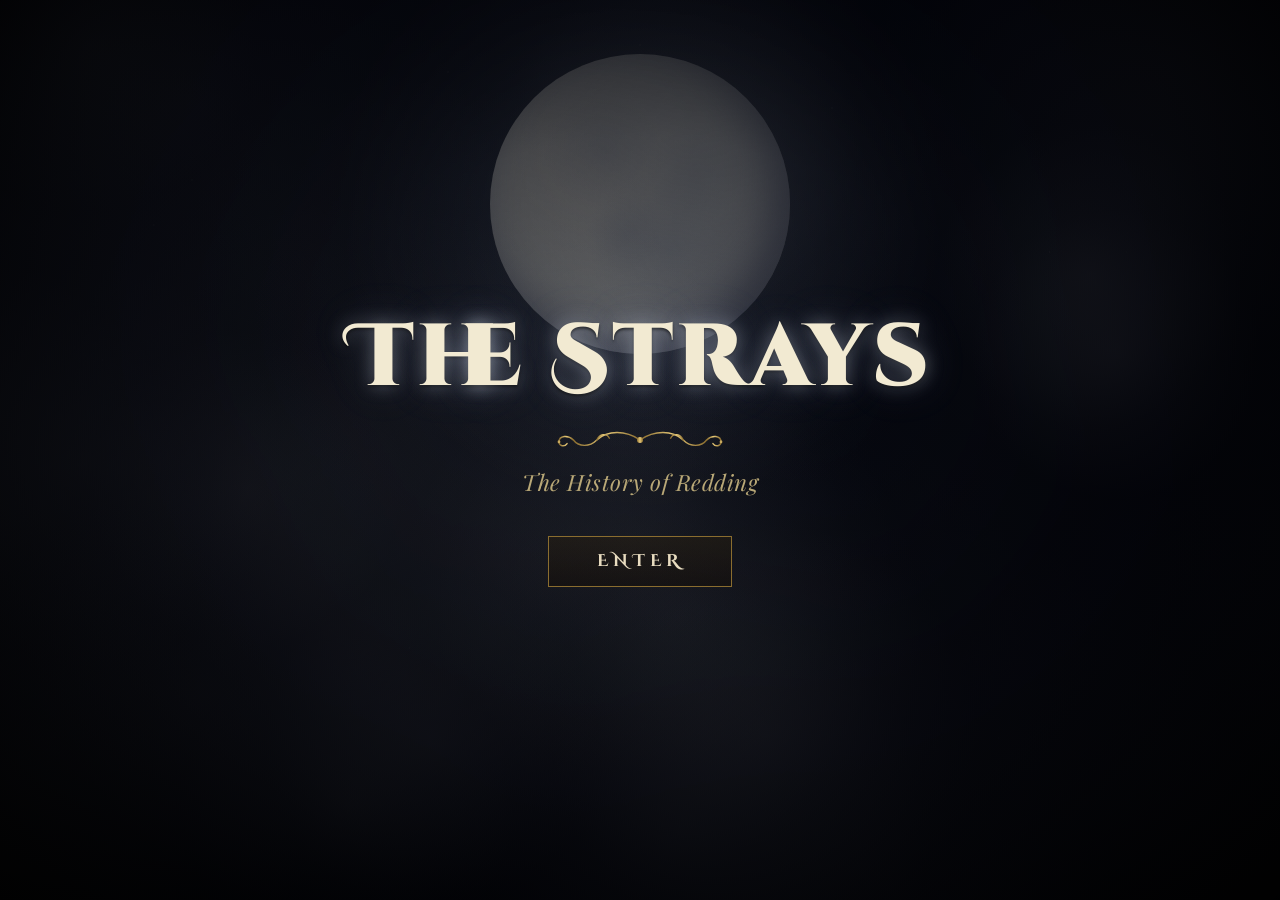
==== index.html @ ac5c0793 "Add real howl/ambience audio, bigger book, darker theme, drop nav - Landing title trimmed to 'The St" ====
<!DOCTYPE html>
<html lang="en">
<head>
  <meta charset="UTF-8" />
  <meta name="viewport" content="width=device-width, initial-scale=1.0" />
  <title>The Strays</title>
  <link rel="preconnect" href="https://fonts.googleapis.com" />
  <link rel="preconnect" href="https://fonts.gstatic.com" crossorigin />
  <link href="https://fonts.googleapis.com/css2?family=Cinzel+Decorative:wght@700;900&family=Cormorant+Garamond:ital,wght@0,400;0,600;1,400&family=IM+Fell+English:ital@0;1&family=Playfair+Display:ital,wght@0,500;1,500&display=swap" rel="stylesheet" />
  <link rel="stylesheet" href="styles.css" />
</head>
<body>
  <!-- Night sky + moon behind everything -->
  <div class="night-sky"></div>
  <div class="moon" aria-hidden="true">
    <div class="moon-glow"></div>
    <div class="moon-face"></div>
  </div>

  <!-- Ambient overlays -->
  <div class="vignette"></div>
  <div class="dust"></div>

  <!-- Fog blows through the whole page -->
  <canvas id="fog" aria-hidden="true"></canvas>

  <!-- Enter gate -->
  <div id="gate" class="gate">
    <div class="gate-inner">
      <h1 class="gate-title">The Strays</h1>
      <svg class="flourish flourish-divider" viewBox="0 0 240 40" aria-hidden="true">
        <use href="#filigree" />
      </svg>
      <p class="gate-sub">The History of Redding</p>
      <button id="enterBtn" class="enter-btn" type="button">Enter</button>
    </div>
  </div>

  <!-- The book -->
  <div class="stage" id="stage">
    <div class="book" id="book">
      <!-- Left page of the spread (revealed when open) -->
      <div class="left-page">
        <div class="page-sheet">
          <div class="left-decor">
            <div class="sigil">&#9790;</div>
            <div class="left-lines">
              <span></span><span></span><span></span><span></span>
              <span></span><span></span><span></span><span></span>
            </div>
          </div>
        </div>
      </div>

      <!-- Right page: the passage is revealed here -->
      <div class="right-page">
        <div class="page-sheet">
          <div class="page-content">
            <p class="incantation" id="incantation"></p>
            <p class="whisper">&mdash; from the diaries of the pack</p>
          </div>
        </div>
      </div>

      <!-- Turning pages (flip away to reveal the right page) -->
      <div class="page page-2"><div class="page-face front"></div><div class="page-face back"></div></div>
      <div class="page page-1"><div class="page-face front"></div><div class="page-face back"></div></div>

      <!-- Front cover -->
      <div class="cover" id="cover">
        <div class="cover-face cover-front">
          <img class="cover-img" src="assets/cover.jpg" alt="The Strays — an old leather book bearing a snarling werewolf" />
          <div class="cover-sheen"></div>
        </div>
        <div class="cover-face cover-back"></div>
      </div>
    </div>
  </div>

  <!-- Reusable Victorian filigree flourish -->
  <svg width="0" height="0" style="position:absolute" aria-hidden="true">
    <defs>
      <linearGradient id="goldGrad" x1="0" y1="0" x2="1" y2="0">
        <stop offset="0%" stop-color="#8a6d2f" />
        <stop offset="50%" stop-color="#e6c877" />
        <stop offset="100%" stop-color="#8a6d2f" />
      </linearGradient>
      <g id="filigree" fill="none" stroke="url(#goldGrad)" stroke-width="1.6" stroke-linecap="round">
        <path d="M120 20 C 104 9, 84 9, 72 20 C 64 28, 52 28, 46 20" />
        <path d="M120 20 C 136 9, 156 9, 168 20 C 176 28, 188 28, 194 20" />
        <path d="M46 20 C 40 14, 30 15, 30 22 C 30 27, 36 28, 39 24" />
        <path d="M194 20 C 200 14, 210 15, 210 22 C 210 27, 204 28, 201 24" />
        <path d="M72 20 c 3 -7 11 -8 14 -2" />
        <path d="M168 20 c -3 -7 -11 -8 -14 -2" />
        <circle cx="120" cy="20" r="3.4" fill="url(#goldGrad)" stroke="none" />
        <path d="M113 20 h14" stroke-width="1" />
        <circle cx="30" cy="22" r="1.7" fill="url(#goldGrad)" stroke="none" />
        <circle cx="210" cy="22" r="1.7" fill="url(#goldGrad)" stroke="none" />
      </g>
    </defs>
  </svg>

  <script src="script.js"></script>
</body>
</html>
---- styles.css ----
/* ===========================================================
   The Strays — a Victorian werewolf chronicle
   =========================================================== */

* { margin: 0; padding: 0; box-sizing: border-box; }

:root {
  --gold: #c8a95a;
  --gold-bright: #e6c877;
  --gold-deep: #8a6d2f;
  --cream: #e8dcc0;
  --ink: #d8c9a0;
  --night-1: #0c1226;
  --night-2: #060810;
  --parchment: #e9dcbe;
  --parchment-dark: #c3b085;
  --leather: #241a12;
  --leather-dark: #100a06;
}

html, body {
  height: 100%;
  width: 100%;
  overflow: hidden;
  background: var(--night-2);
  font-family: 'Cormorant Garamond', 'IM Fell English', Georgia, serif;
  color: var(--ink);
  cursor: default;
}

/* ---------- Night sky & moon ---------- */
.night-sky {
  position: fixed; inset: 0; z-index: 1;
  background:
    radial-gradient(ellipse at 50% 20%, #0c1424 0%, #070b16 30%, #03050c 60%, #010103 100%);
}
.night-sky::after { /* faint stars */
  content: ""; position: absolute; inset: 0;
  background-image:
    radial-gradient(1px 1px at 15% 20%, rgba(255,255,255,0.7), transparent),
    radial-gradient(1px 1px at 65% 12%, rgba(255,255,255,0.5), transparent),
    radial-gradient(1px 1px at 82% 28%, rgba(255,255,255,0.6), transparent),
    radial-gradient(1px 1px at 35% 8%, rgba(255,255,255,0.45), transparent),
    radial-gradient(1px 1px at 90% 15%, rgba(255,255,255,0.5), transparent),
    radial-gradient(1px 1px at 8% 40%, rgba(255,255,255,0.4), transparent),
    radial-gradient(1px 1px at 50% 5%, rgba(255,255,255,0.5), transparent);
  opacity: 0.5;
  animation: twinkle 6s ease-in-out infinite;
}
@keyframes twinkle { 0%,100% { opacity: 0.35; } 50% { opacity: 0.65; } }

.moon {
  position: fixed; z-index: 2;
  top: 6vh; left: 50%;
  width: min(30vw, 300px); height: min(30vw, 300px);
  transform: translateX(-50%);
  border-radius: 50%;
}
.moon-glow {
  position: absolute; inset: -55%;
  border-radius: 50%;
  background: radial-gradient(circle, rgba(230,235,245,0.35) 0%, rgba(200,215,240,0.14) 35%, transparent 68%);
  animation: moon-breathe 8s ease-in-out infinite;
}
@keyframes moon-breathe {
  0%,100% { opacity: 0.75; transform: scale(1); }
  50% { opacity: 1; transform: scale(1.06); }
}
.moon-face {
  position: absolute; inset: 0;
  border-radius: 50%;
  background:
    radial-gradient(circle at 60% 65%, rgba(150,160,180,0.35), transparent 30%),
    radial-gradient(circle at 38% 32%, rgba(150,160,180,0.30), transparent 22%),
    radial-gradient(circle at 68% 40%, rgba(150,160,180,0.22), transparent 18%),
    radial-gradient(circle at 45% 60%, rgba(150,160,180,0.25), transparent 16%),
    radial-gradient(circle at 35% 38%, #f4f1e6 0%, #dfe1dc 45%, #b9bcc2 78%, #9a9ea8 100%);
  box-shadow:
    inset -14px -14px 40px rgba(40,50,80,0.55),
    inset 8px 8px 30px rgba(255,255,255,0.35);
}

/* ---------- Ambient overlays ---------- */
.vignette {
  position: fixed; inset: 0; pointer-events: none; z-index: 40;
  background: radial-gradient(ellipse at 50% 45%, transparent 38%, rgba(2,3,8,0.65) 78%, rgba(0,0,0,0.98) 100%);
}
.dust {
  position: fixed; inset: 0; pointer-events: none; z-index: 6;
  background-image:
    radial-gradient(1.5px 1.5px at 12% 25%, rgba(220,225,235,0.5), transparent),
    radial-gradient(1px 1px at 32% 72%, rgba(220,225,235,0.35), transparent),
    radial-gradient(1.5px 1.5px at 58% 42%, rgba(220,225,235,0.3), transparent),
    radial-gradient(1px 1px at 78% 82%, rgba(220,225,235,0.4), transparent),
    radial-gradient(1px 1px at 88% 28%, rgba(220,225,235,0.35), transparent);
  animation: float-dust 26s linear infinite;
  opacity: 0.5;
}
@keyframes float-dust { from { transform: translateY(0); } to { transform: translateY(-45px); } }

/* Fog canvas drifts over the entire scene */
#fog {
  position: fixed; inset: 0; z-index: 44;
  pointer-events: none;
}

/* ---------- Decorative flourishes ---------- */
.flourish { overflow: visible; }
.flourish path, .flourish circle { filter: drop-shadow(0 0 3px rgba(200,169,90,0.35)); }

/* ---------- Enter gate ---------- */
.gate {
  position: fixed; inset: 0; z-index: 50;
  display: flex; align-items: center; justify-content: center;
  background: radial-gradient(ellipse at 50% 40%, rgba(3,4,10,0.55) 0%, rgba(2,3,8,0.85) 60%, rgba(0,0,0,0.97) 100%);
  transition: opacity 1.6s ease, visibility 1.6s ease;
}
.gate.hidden { opacity: 0; visibility: hidden; pointer-events: none; }
.gate-inner { text-align: center; padding: 2rem; }

.gate-crest {
  font-family: 'Cinzel Decorative', serif;
  font-size: clamp(0.7rem, 1.6vw, 0.9rem);
  letter-spacing: 6px;
  color: var(--gold);
  opacity: 0.85;
  margin-bottom: 0.8rem;
}
.gate-title {
  font-family: 'Cinzel Decorative', 'Playfair Display', serif;
  font-weight: 900;
  font-size: clamp(2.4rem, 8vw, 5.5rem);
  color: #f2ead2;
  letter-spacing: 3px;
  line-height: 1.05;
  text-shadow:
    0 0 18px rgba(220,230,245,0.35),
    0 0 44px rgba(180,200,235,0.22),
    0 2px 3px rgba(0,0,0,0.8);
  animation: moon-title 7s ease-in-out infinite;
}
@keyframes moon-title {
  0%,100% { text-shadow: 0 0 18px rgba(220,230,245,0.35), 0 0 44px rgba(180,200,235,0.22), 0 2px 3px rgba(0,0,0,0.8); }
  50%     { text-shadow: 0 0 26px rgba(235,240,255,0.5), 0 0 66px rgba(190,210,245,0.35), 0 2px 3px rgba(0,0,0,0.8); }
}
.flourish-divider {
  width: min(70vw, 260px); height: 36px; margin: 1rem auto 0.4rem;
  display: block;
}
.gate-sub {
  margin: 0.6rem 0 2.4rem;
  font-family: 'Playfair Display', serif;
  font-style: italic;
  font-size: clamp(1rem, 2.4vw, 1.4rem);
  color: #b9a877;
  letter-spacing: 0.5px;
}
.enter-btn {
  font-family: 'Cinzel Decorative', serif;
  font-weight: 700;
  font-size: clamp(0.85rem, 1.8vw, 1.05rem);
  letter-spacing: 5px;
  text-transform: uppercase;
  color: var(--cream);
  background: linear-gradient(180deg, rgba(40,30,16,0.5), rgba(20,14,8,0.5));
  border: 1px solid var(--gold-deep);
  padding: 0.85rem 3rem;
  cursor: pointer;
  transition: all 0.45s ease;
  position: relative;
}
.enter-btn:hover {
  color: #fff;
  border-color: var(--gold-bright);
  box-shadow: 0 0 22px rgba(200,169,90,0.45), inset 0 0 22px rgba(200,169,90,0.18);
  letter-spacing: 7px;
}
.gate-warn {
  margin-top: 2.4rem;
  font-style: italic;
  font-size: 0.9rem;
  color: #7d6f4e;
  animation: warn-fade 7s ease-in-out infinite;
}
@keyframes warn-fade { 0%,100% { opacity: 0.35; } 50% { opacity: 0.8; } }

/* ---------- Stage & book ---------- */
.stage {
  position: fixed; inset: 0; z-index: 10;
  display: flex; align-items: center; justify-content: center;
  perspective: 2600px;
  opacity: 0;
  transition: opacity 1.4s ease 0.4s;
}
.stage.revealed { opacity: 1; }

.book {
  position: relative;
  width: min(42vw, 430px);
  height: min(68vh, 680px);
  transform-style: preserve-3d;
  transform: rotateX(8deg) scale(0.8);
  transition: transform 1.8s cubic-bezier(.2,.7,.2,1);
  filter: drop-shadow(0 46px 60px rgba(0,0,0,0.9));
}
/* larger, and it stays large once open */
.book.open { transform: translateX(50%) rotateX(6deg) scale(1.16); }
@media (max-width: 900px) {
  .book.open { transform: translateX(50%) rotateX(6deg) scale(1.0); }
}
@media (max-width: 720px) {
  .book { width: 66vw; height: 56vh; }
  .book.open { transform: translateX(50%) rotateX(4deg) scale(0.92); }
}

.cover, .page, .left-page, .right-page {
  position: absolute; inset: 0;
  transform-style: preserve-3d;
}

/* Aged paper sheet */
.page-sheet {
  position: absolute; inset: 0;
  overflow: hidden;
  background:
    radial-gradient(ellipse at 50% 40%, rgba(255,250,235,0.35), transparent 70%),
    linear-gradient(135deg, #e9dcbe 0%, #d8c8a0 55%, #c3b085 100%);
}
.page-sheet::before {
  content: ""; position: absolute; inset: 0;
  background:
    radial-gradient(circle at 22% 18%, rgba(120,85,35,0.26), transparent 22%),
    radial-gradient(circle at 78% 82%, rgba(90,60,25,0.3), transparent 26%),
    radial-gradient(circle at 12% 78%, rgba(80,60,25,0.16), transparent 18%),
    radial-gradient(circle at 88% 30%, rgba(120,90,40,0.22), transparent 20%);
  mix-blend-mode: multiply; pointer-events: none;
}
.page-sheet::after {
  content: ""; position: absolute; inset: 0;
  background: repeating-linear-gradient(90deg, rgba(90,60,25,0.05) 0 1px, transparent 1px 3px);
  opacity: 0.5; pointer-events: none;
}

/* Left page */
.left-page {
  transform-origin: right center;
  transform: translateX(-100%);
  border-radius: 4px 1px 1px 4px;
  overflow: hidden;
  box-shadow: inset -22px 0 32px rgba(60,40,15,0.35);
}
.left-decor {
  position: absolute; inset: 0;
  display: flex; flex-direction: column; align-items: center; justify-content: center;
  gap: 8%;
}
.sigil {
  font-size: clamp(2.4rem, 9vw, 5rem);
  color: rgba(120,95,40,0.6);
  text-shadow: 0 0 14px rgba(200,169,90,0.35);
  animation: sigil-pulse 6s ease-in-out infinite;
}
@keyframes sigil-pulse {
  0%,100% { opacity: 0.6; transform: scale(1) rotate(0deg); }
  50% { opacity: 0.9; transform: scale(1.05) rotate(-4deg); }
}
.left-lines { width: 62%; display: flex; flex-direction: column; gap: 10px; }
.left-lines span { height: 2px; background: linear-gradient(90deg, rgba(70,50,20,0.4), rgba(70,50,20,0.05)); }
.left-lines span:nth-child(4n) { width: 70%; }
.left-lines span:nth-child(3n) { width: 88%; }

/* Right page (the passage) */
.right-page {
  border-radius: 1px 4px 4px 1px;
  overflow: hidden;
  box-shadow: inset 20px 0 34px rgba(60,40,15,0.35);
  z-index: 1;
}
.page-content {
  position: absolute; inset: 0;
  padding: 13% 11%;
  display: flex; flex-direction: column; justify-content: center;
  color: #2c1c0a;
}
.incantation {
  font-family: 'IM Fell English', 'Cormorant Garamond', serif;
  font-size: clamp(0.84rem, 1.75vw, 1.2rem);
  line-height: 1.95;
  font-style: italic;
  min-height: 1em;
  white-space: pre-wrap;
  text-shadow: 0 1px 0 rgba(255,248,225,0.4);
}
.incantation::after {
  content: "❦";
  margin-left: 2px;
  animation: caret 1.1s steps(1) infinite;
  color: var(--gold-deep);
}
.incantation.done::after { content: ""; }
@keyframes caret { 50% { opacity: 0; } }
.whisper {
  margin-top: 2rem;
  font-family: 'Playfair Display', serif;
  font-style: italic;
  font-size: 0.9rem;
  text-align: right;
  color: #7a531f;
  opacity: 0;
  transition: opacity 2s ease;
}
.whisper.show { opacity: 0.9; }

/* Turning pages */
.page {
  transform-origin: left center;
  transform: rotateY(0deg);
  border-radius: 1px 4px 4px 1px;
  transition: transform 1.6s ease;
}
.page-face {
  position: absolute; inset: 0;
  border-radius: 1px 4px 4px 1px;
  backface-visibility: hidden;
  overflow: hidden;
  background:
    radial-gradient(ellipse at 12% 50%, rgba(0,0,0,0.2), transparent 55%),
    linear-gradient(135deg, #e5d6b6 0%, #cbb98f 100%);
  box-shadow: inset 16px 0 26px rgba(60,40,15,0.28);
}
.page-face.back { transform: rotateY(180deg); }
.page-1 { z-index: 3; }
.page-2 { z-index: 2; }
.book.open .page-1 { transform: rotateY(-174deg); transition-delay: 0.55s; }
.book.open .page-2 { transform: rotateY(-171deg); transition-delay: 0.4s; }

/* Front cover */
.cover {
  transform-origin: left center;
  transform: rotateY(0deg);
  transition: transform 1.9s cubic-bezier(.4,.1,.2,1);
  z-index: 20;
  border-radius: 2px 8px 8px 2px;
}
.book.open .cover { transform: rotateY(-179deg); }
.cover-face {
  position: absolute; inset: 0;
  backface-visibility: hidden;
  border-radius: 2px 8px 8px 2px;
}
.cover-front {
  overflow: hidden;
  background: #0e0805;
  box-shadow: inset 0 0 40px rgba(0,0,0,0.55);
}
.cover-img {
  position: absolute; inset: 0;
  width: 100%; height: 100%;
  object-fit: cover;
  object-position: center;
  border-radius: inherit;
  display: block;
}
/* moving gilt sheen sweeping across the leather */
.cover-sheen {
  position: absolute; inset: 0;
  border-radius: inherit;
  background: linear-gradient(115deg, transparent 30%, rgba(230,200,119,0.14) 47%, rgba(255,240,200,0.22) 50%, rgba(230,200,119,0.14) 53%, transparent 70%);
  background-size: 260% 100%;
  background-position: 130% 0;
  animation: sheen 9s ease-in-out infinite;
  pointer-events: none;
  mix-blend-mode: screen;
}
@keyframes sheen {
  0%, 62% { background-position: 130% 0; }
  85%, 100% { background-position: -30% 0; }
}
.cover-back {
  transform: rotateY(180deg);
  background:
    repeating-linear-gradient(85deg, rgba(0,0,0,0.05) 0 3px, transparent 3px 7px),
    linear-gradient(135deg, #26190d 0%, #100904 100%);
  box-shadow: inset 0 0 60px rgba(0,0,0,0.8);
}

/* entry shake */
.shake { animation: shake 0.6s ease; }
@keyframes shake {
  0%,100% { transform: translate(0,0); }
  20% { transform: translate(-3px, 2px); }
  40% { transform: translate(3px, -2px); }
  60% { transform: translate(-2px, -3px); }
  80% { transform: translate(2px, 3px); }
}

@media (prefers-reduced-motion: reduce) {
  * { animation: none !important; }
}
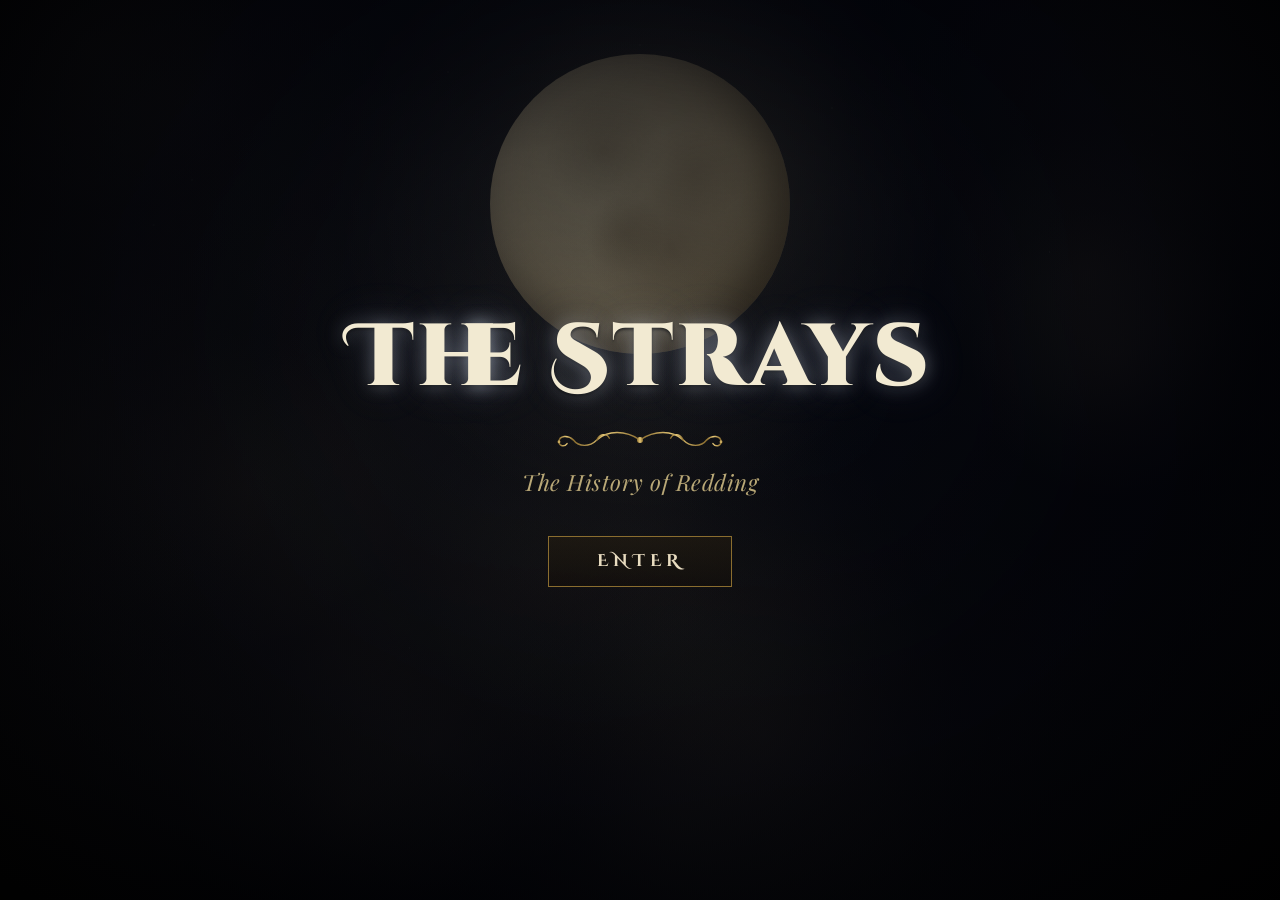
==== commit 6e3a77f6: "Add moon favicon, warm sepia fog/moon, keep fog off the book - Add a warm sepia moon favicon (+32px " ====
--- a/index.html
+++ b/index.html
@@ -4,6 +4,9 @@
   <meta charset="UTF-8" />
   <meta name="viewport" content="width=device-width, initial-scale=1.0" />
   <title>The Strays</title>
+  <link rel="icon" type="image/png" sizes="64x64" href="assets/favicon.png" />
+  <link rel="icon" type="image/png" sizes="32x32" href="assets/favicon-32.png" />
+  <link rel="apple-touch-icon" href="assets/apple-touch-icon.png" />
   <link rel="preconnect" href="https://fonts.googleapis.com" />
   <link rel="preconnect" href="https://fonts.gstatic.com" crossorigin />
   <link href="https://fonts.googleapis.com/css2?family=Cinzel+Decorative:wght@700;900&family=Cormorant+Garamond:ital,wght@0,400;0,600;1,400&family=IM+Fell+English:ital@0;1&family=Playfair+Display:ital,wght@0,500;1,500&display=swap" rel="stylesheet" />
--- a/styles.css
+++ b/styles.css
@@ -59,7 +59,7 @@
 .moon-glow {
   position: absolute; inset: -55%;
   border-radius: 50%;
-  background: radial-gradient(circle, rgba(230,235,245,0.35) 0%, rgba(200,215,240,0.14) 35%, transparent 68%);
+  background: radial-gradient(circle, rgba(232,216,168,0.32) 0%, rgba(200,178,120,0.13) 35%, transparent 68%);
   animation: moon-breathe 8s ease-in-out infinite;
 }
 @keyframes moon-breathe {
@@ -70,14 +70,14 @@
   position: absolute; inset: 0;
   border-radius: 50%;
   background:
-    radial-gradient(circle at 60% 65%, rgba(150,160,180,0.35), transparent 30%),
-    radial-gradient(circle at 38% 32%, rgba(150,160,180,0.30), transparent 22%),
-    radial-gradient(circle at 68% 40%, rgba(150,160,180,0.22), transparent 18%),
-    radial-gradient(circle at 45% 60%, rgba(150,160,180,0.25), transparent 16%),
-    radial-gradient(circle at 35% 38%, #f4f1e6 0%, #dfe1dc 45%, #b9bcc2 78%, #9a9ea8 100%);
+    radial-gradient(circle at 60% 65%, rgba(120,100,68,0.40), transparent 30%),
+    radial-gradient(circle at 38% 32%, rgba(120,100,68,0.34), transparent 22%),
+    radial-gradient(circle at 68% 40%, rgba(110,92,60,0.26), transparent 18%),
+    radial-gradient(circle at 45% 60%, rgba(120,100,68,0.28), transparent 16%),
+    radial-gradient(circle at 35% 38%, #ece0b8 0%, #dcca9e 45%, #b6a374 78%, #8f7d56 100%);
   box-shadow:
-    inset -14px -14px 40px rgba(40,50,80,0.55),
-    inset 8px 8px 30px rgba(255,255,255,0.35);
+    inset -14px -14px 42px rgba(45,32,14,0.6),
+    inset 8px 8px 30px rgba(255,246,220,0.3);
 }
 
 /* ---------- Ambient overlays ---------- */
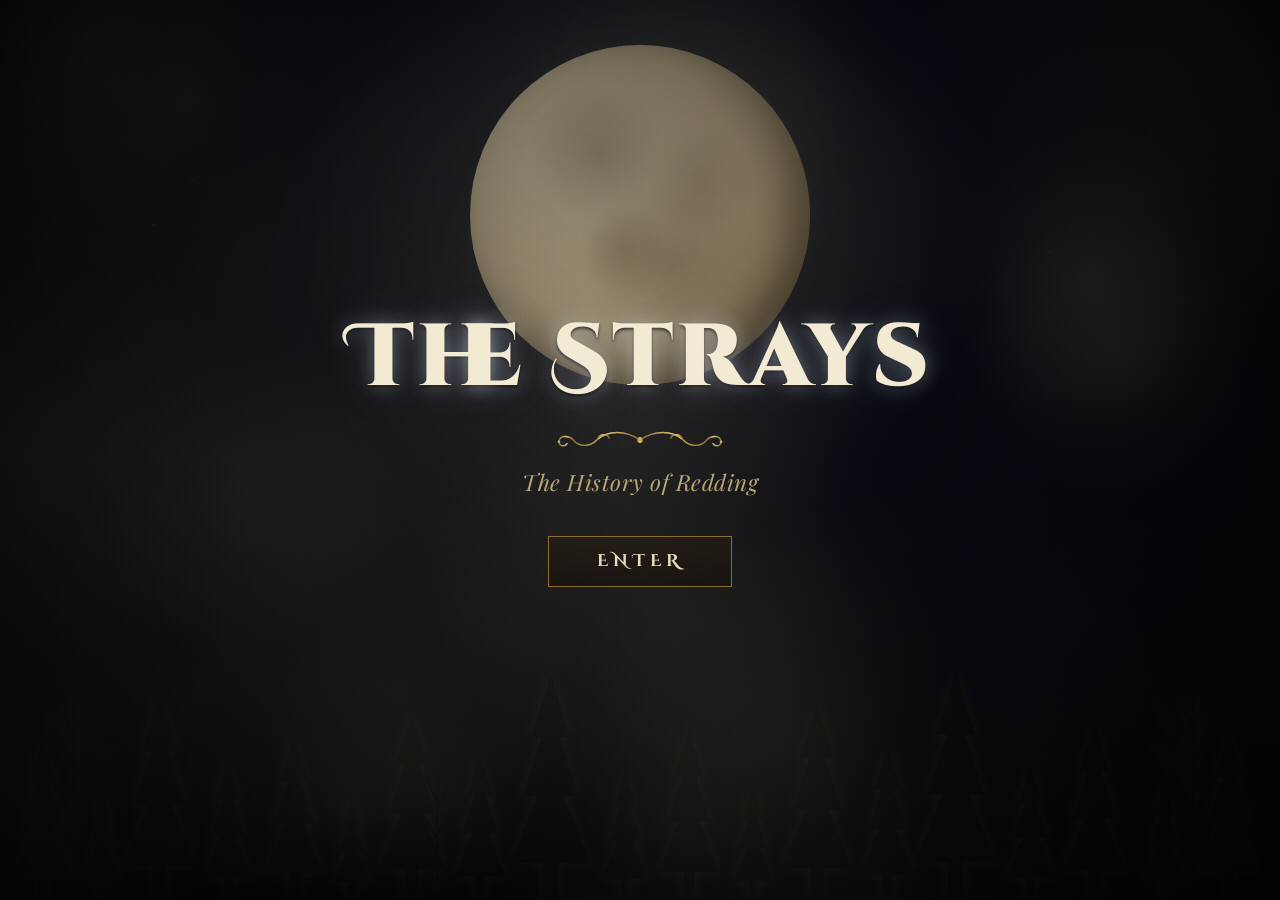
==== commit ee04da7e: "Add code-drawn forest treeline behind the moon (stand-in) Introduce a vector pine/dead-tree treeline" ====
--- a/index.html
+++ b/index.html
@@ -19,6 +19,56 @@
     <div class="moon-glow"></div>
     <div class="moon-face"></div>
   </div>
+
+  <!-- Forest treeline silhouetted against the moon -->
+  <svg class="treeline" viewBox="0 0 1200 300" preserveAspectRatio="none" aria-hidden="true">
+    <defs>
+      <path id="fir" d="M0,-122 L13,-88 L6,-88 L19,-56 L9,-56 L27,-20 L5,-20 L5,0 L-5,0 L-5,-20 L-27,-20 L-9,-56 L-19,-56 L-6,-88 L-13,-88 Z" />
+    </defs>
+    <g class="tree-fill">
+      <use href="#fir" transform="translate(40,300) scale(1.0)" />
+      <use href="#fir" transform="translate(96,300) scale(0.68)" />
+      <use href="#fir" transform="translate(150,300) scale(1.28)" />
+      <use href="#fir" transform="translate(214,300) scale(0.86)" />
+      <use href="#fir" transform="translate(276,300) scale(1.02)" />
+      <use href="#fir" transform="translate(330,300) scale(0.64)" />
+      <use href="#fir" transform="translate(386,300) scale(1.16)" />
+      <use href="#fir" transform="translate(450,300) scale(0.9)" />
+      <use href="#fir" transform="translate(516,300) scale(1.4)" />
+      <use href="#fir" transform="translate(586,300) scale(0.8)" />
+      <use href="#fir" transform="translate(646,300) scale(1.06)" />
+      <use href="#fir" transform="translate(706,300) scale(0.7)" />
+      <use href="#fir" transform="translate(766,300) scale(1.22)" />
+      <use href="#fir" transform="translate(832,300) scale(0.95)" />
+      <use href="#fir" transform="translate(896,300) scale(1.42)" />
+      <use href="#fir" transform="translate(966,300) scale(0.84)" />
+      <use href="#fir" transform="translate(1026,300) scale(1.1)" />
+      <use href="#fir" transform="translate(1092,300) scale(0.72)" />
+      <use href="#fir" transform="translate(1152,300) scale(1.05)" />
+    </g>
+    <g class="tree-stroke">
+      <g transform="translate(70,300) scale(0.95)">
+        <path d="M0,0 L0,-158" />
+        <path d="M0,-64 L-26,-102 M0,-72 L22,-104" />
+        <path d="M0,-104 L-18,-134 M0,-98 L24,-138" />
+        <path d="M0,-128 L-13,-152 M0,-132 L15,-158" />
+        <path d="M-26,-102 l-12,-18 M22,-104 l14,-16 M-18,-134 l-9,-14 M24,-138 l11,-12" />
+      </g>
+      <g transform="translate(1118,300) scale(1.05)">
+        <path d="M0,0 L0,-150" />
+        <path d="M0,-58 L24,-96 M0,-66 L-20,-98" />
+        <path d="M0,-96 L16,-126 M0,-90 L-22,-130" />
+        <path d="M0,-120 L12,-146 M0,-124 L-14,-150" />
+        <path d="M24,-96 l12,-16 M-20,-98 l-13,-15 M16,-126 l9,-13 M-22,-130 l-10,-12" />
+      </g>
+      <g transform="translate(410,300) scale(0.8)">
+        <path d="M0,0 L0,-132" />
+        <path d="M0,-56 L-20,-88 M0,-62 L18,-90" />
+        <path d="M0,-92 L-14,-118 M0,-86 L18,-120" />
+        <path d="M-20,-88 l-9,-13 M18,-90 l11,-12" />
+      </g>
+    </g>
+  </svg>
 
   <!-- Ambient overlays -->
   <div class="vignette"></div>
--- a/styles.css
+++ b/styles.css
@@ -51,11 +51,25 @@
 
 .moon {
   position: fixed; z-index: 2;
-  top: 6vh; left: 50%;
-  width: min(30vw, 300px); height: min(30vw, 300px);
+  top: 5vh; left: 50%;
+  width: min(34vw, 340px); height: min(34vw, 340px);
   transform: translateX(-50%);
   border-radius: 50%;
 }
+
+/* Forest treeline against the moon */
+.treeline {
+  position: fixed; left: 0; right: 0; bottom: 0; z-index: 4;
+  width: 100%; height: min(44vh, 440px);
+  pointer-events: none; display: block;
+}
+.treeline .tree-fill { fill: #070504; }
+.treeline .tree-stroke {
+  stroke: #070504; fill: none;
+  stroke-width: 3; stroke-linecap: round; stroke-linejoin: round;
+}
+/* the moon backlights the trees with a faint warm rim */
+.treeline { filter: drop-shadow(0 0 6px rgba(120,96,50,0.25)); }
 .moon-glow {
   position: absolute; inset: -55%;
   border-radius: 50%;
@@ -82,8 +96,8 @@
 
 /* ---------- Ambient overlays ---------- */
 .vignette {
-  position: fixed; inset: 0; pointer-events: none; z-index: 40;
-  background: radial-gradient(ellipse at 50% 45%, transparent 38%, rgba(2,3,8,0.65) 78%, rgba(0,0,0,0.98) 100%);
+  position: fixed; inset: 0; pointer-events: none; z-index: 3;
+  background: radial-gradient(ellipse at 50% 42%, transparent 42%, rgba(2,3,8,0.5) 80%, rgba(0,0,0,0.92) 100%);
 }
 .dust {
   position: fixed; inset: 0; pointer-events: none; z-index: 6;
@@ -112,7 +126,7 @@
 .gate {
   position: fixed; inset: 0; z-index: 50;
   display: flex; align-items: center; justify-content: center;
-  background: radial-gradient(ellipse at 50% 40%, rgba(3,4,10,0.55) 0%, rgba(2,3,8,0.85) 60%, rgba(0,0,0,0.97) 100%);
+  background: radial-gradient(ellipse at 50% 38%, rgba(4,5,12,0.28) 0%, rgba(2,3,8,0.55) 58%, rgba(0,0,0,0.8) 100%);
   transition: opacity 1.6s ease, visibility 1.6s ease;
 }
 .gate.hidden { opacity: 0; visibility: hidden; pointer-events: none; }
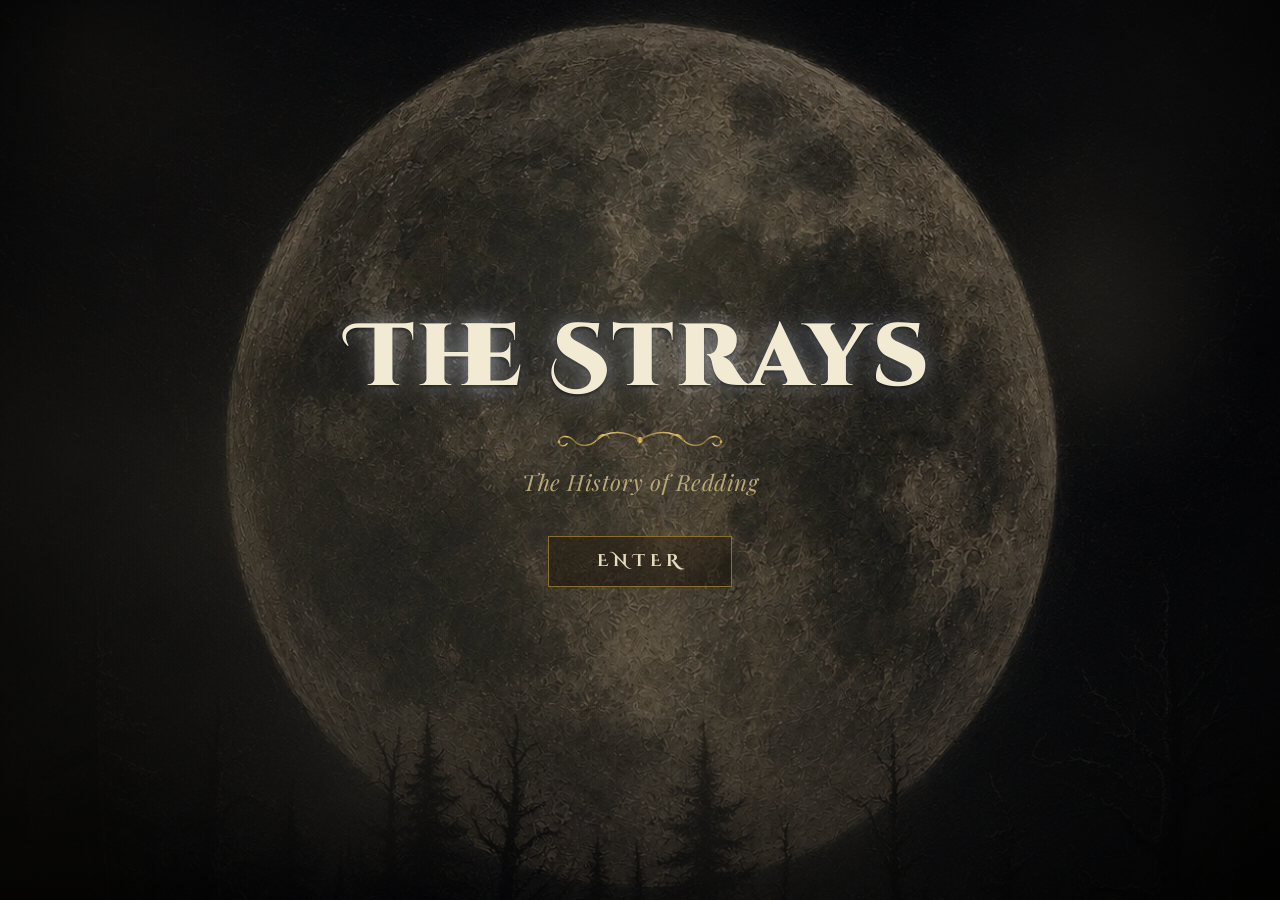
==== commit 29cc788a: "Use the real moon-over-forest photo as the site backdrop Recover the supplied moon-over-forest artwo" ====
--- a/index.html
+++ b/index.html
@@ -13,62 +13,8 @@
   <link rel="stylesheet" href="styles.css" />
 </head>
 <body>
-  <!-- Night sky + moon behind everything -->
+  <!-- Moon-over-forest backdrop -->
   <div class="night-sky"></div>
-  <div class="moon" aria-hidden="true">
-    <div class="moon-glow"></div>
-    <div class="moon-face"></div>
-  </div>
-
-  <!-- Forest treeline silhouetted against the moon -->
-  <svg class="treeline" viewBox="0 0 1200 300" preserveAspectRatio="none" aria-hidden="true">
-    <defs>
-      <path id="fir" d="M0,-122 L13,-88 L6,-88 L19,-56 L9,-56 L27,-20 L5,-20 L5,0 L-5,0 L-5,-20 L-27,-20 L-9,-56 L-19,-56 L-6,-88 L-13,-88 Z" />
-    </defs>
-    <g class="tree-fill">
-      <use href="#fir" transform="translate(40,300) scale(1.0)" />
-      <use href="#fir" transform="translate(96,300) scale(0.68)" />
-      <use href="#fir" transform="translate(150,300) scale(1.28)" />
-      <use href="#fir" transform="translate(214,300) scale(0.86)" />
-      <use href="#fir" transform="translate(276,300) scale(1.02)" />
-      <use href="#fir" transform="translate(330,300) scale(0.64)" />
-      <use href="#fir" transform="translate(386,300) scale(1.16)" />
-      <use href="#fir" transform="translate(450,300) scale(0.9)" />
-      <use href="#fir" transform="translate(516,300) scale(1.4)" />
-      <use href="#fir" transform="translate(586,300) scale(0.8)" />
-      <use href="#fir" transform="translate(646,300) scale(1.06)" />
-      <use href="#fir" transform="translate(706,300) scale(0.7)" />
-      <use href="#fir" transform="translate(766,300) scale(1.22)" />
-      <use href="#fir" transform="translate(832,300) scale(0.95)" />
-      <use href="#fir" transform="translate(896,300) scale(1.42)" />
-      <use href="#fir" transform="translate(966,300) scale(0.84)" />
-      <use href="#fir" transform="translate(1026,300) scale(1.1)" />
-      <use href="#fir" transform="translate(1092,300) scale(0.72)" />
-      <use href="#fir" transform="translate(1152,300) scale(1.05)" />
-    </g>
-    <g class="tree-stroke">
-      <g transform="translate(70,300) scale(0.95)">
-        <path d="M0,0 L0,-158" />
-        <path d="M0,-64 L-26,-102 M0,-72 L22,-104" />
-        <path d="M0,-104 L-18,-134 M0,-98 L24,-138" />
-        <path d="M0,-128 L-13,-152 M0,-132 L15,-158" />
-        <path d="M-26,-102 l-12,-18 M22,-104 l14,-16 M-18,-134 l-9,-14 M24,-138 l11,-12" />
-      </g>
-      <g transform="translate(1118,300) scale(1.05)">
-        <path d="M0,0 L0,-150" />
-        <path d="M0,-58 L24,-96 M0,-66 L-20,-98" />
-        <path d="M0,-96 L16,-126 M0,-90 L-22,-130" />
-        <path d="M0,-120 L12,-146 M0,-124 L-14,-150" />
-        <path d="M24,-96 l12,-16 M-20,-98 l-13,-15 M16,-126 l9,-13 M-22,-130 l-10,-12" />
-      </g>
-      <g transform="translate(410,300) scale(0.8)">
-        <path d="M0,0 L0,-132" />
-        <path d="M0,-56 L-20,-88 M0,-62 L18,-90" />
-        <path d="M0,-92 L-14,-118 M0,-86 L18,-120" />
-        <path d="M-20,-88 l-9,-13 M18,-90 l11,-12" />
-      </g>
-    </g>
-  </svg>
 
   <!-- Ambient overlays -->
   <div class="vignette"></div>
--- a/styles.css
+++ b/styles.css
@@ -28,71 +28,20 @@
   cursor: default;
 }
 
-/* ---------- Night sky & moon ---------- */
+/* ---------- Moon-over-forest backdrop ---------- */
 .night-sky {
   position: fixed; inset: 0; z-index: 1;
   background:
-    radial-gradient(ellipse at 50% 20%, #0c1424 0%, #070b16 30%, #03050c 60%, #010103 100%);
-}
-.night-sky::after { /* faint stars */
+    #030204 url("assets/moonforest.jpg") center 42% / cover no-repeat;
+}
+/* gentle breathing glow so the moon feels alive */
+.night-sky::after {
   content: ""; position: absolute; inset: 0;
-  background-image:
-    radial-gradient(1px 1px at 15% 20%, rgba(255,255,255,0.7), transparent),
-    radial-gradient(1px 1px at 65% 12%, rgba(255,255,255,0.5), transparent),
-    radial-gradient(1px 1px at 82% 28%, rgba(255,255,255,0.6), transparent),
-    radial-gradient(1px 1px at 35% 8%, rgba(255,255,255,0.45), transparent),
-    radial-gradient(1px 1px at 90% 15%, rgba(255,255,255,0.5), transparent),
-    radial-gradient(1px 1px at 8% 40%, rgba(255,255,255,0.4), transparent),
-    radial-gradient(1px 1px at 50% 5%, rgba(255,255,255,0.5), transparent);
-  opacity: 0.5;
-  animation: twinkle 6s ease-in-out infinite;
-}
-@keyframes twinkle { 0%,100% { opacity: 0.35; } 50% { opacity: 0.65; } }
-
-.moon {
-  position: fixed; z-index: 2;
-  top: 5vh; left: 50%;
-  width: min(34vw, 340px); height: min(34vw, 340px);
-  transform: translateX(-50%);
-  border-radius: 50%;
-}
-
-/* Forest treeline against the moon */
-.treeline {
-  position: fixed; left: 0; right: 0; bottom: 0; z-index: 4;
-  width: 100%; height: min(44vh, 440px);
-  pointer-events: none; display: block;
-}
-.treeline .tree-fill { fill: #070504; }
-.treeline .tree-stroke {
-  stroke: #070504; fill: none;
-  stroke-width: 3; stroke-linecap: round; stroke-linejoin: round;
-}
-/* the moon backlights the trees with a faint warm rim */
-.treeline { filter: drop-shadow(0 0 6px rgba(120,96,50,0.25)); }
-.moon-glow {
-  position: absolute; inset: -55%;
-  border-radius: 50%;
-  background: radial-gradient(circle, rgba(232,216,168,0.32) 0%, rgba(200,178,120,0.13) 35%, transparent 68%);
+  background: radial-gradient(circle at 50% 34%, rgba(235,220,170,0.12) 0%, transparent 34%);
+  mix-blend-mode: screen;
   animation: moon-breathe 8s ease-in-out infinite;
 }
-@keyframes moon-breathe {
-  0%,100% { opacity: 0.75; transform: scale(1); }
-  50% { opacity: 1; transform: scale(1.06); }
-}
-.moon-face {
-  position: absolute; inset: 0;
-  border-radius: 50%;
-  background:
-    radial-gradient(circle at 60% 65%, rgba(120,100,68,0.40), transparent 30%),
-    radial-gradient(circle at 38% 32%, rgba(120,100,68,0.34), transparent 22%),
-    radial-gradient(circle at 68% 40%, rgba(110,92,60,0.26), transparent 18%),
-    radial-gradient(circle at 45% 60%, rgba(120,100,68,0.28), transparent 16%),
-    radial-gradient(circle at 35% 38%, #ece0b8 0%, #dcca9e 45%, #b6a374 78%, #8f7d56 100%);
-  box-shadow:
-    inset -14px -14px 42px rgba(45,32,14,0.6),
-    inset 8px 8px 30px rgba(255,246,220,0.3);
-}
+@keyframes moon-breathe { 0%,100% { opacity: 0.55; } 50% { opacity: 1; } }
 
 /* ---------- Ambient overlays ---------- */
 .vignette {
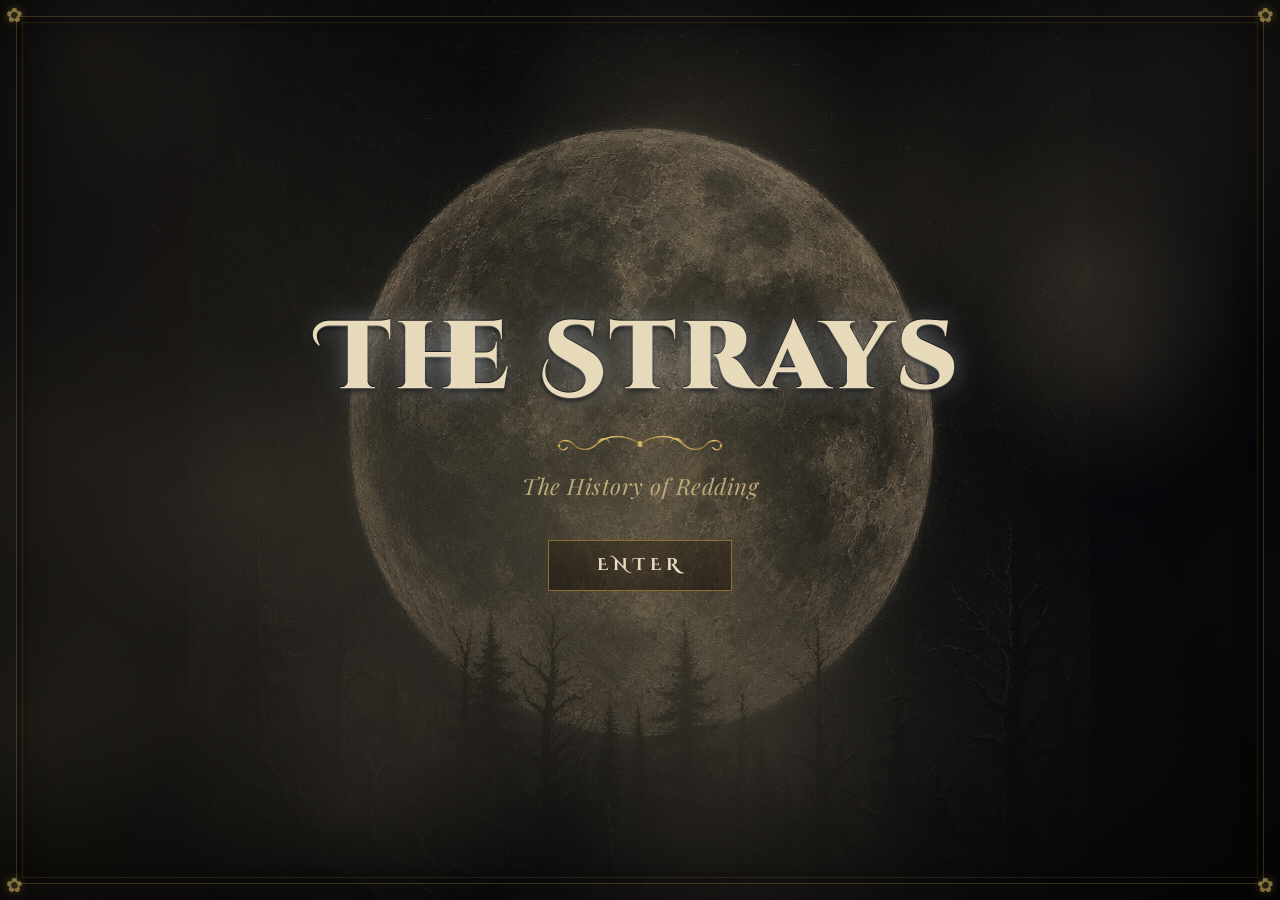
==== commit d1f799e5: "Grittier Victorian pass, whole-picture backdrop, text fit & fixes - Show the entire moon-forest phot" ====
--- a/index.html
+++ b/index.html
@@ -22,6 +22,17 @@
 
   <!-- Fog blows through the whole page -->
   <canvas id="fog" aria-hidden="true"></canvas>
+
+  <!-- Aged film grain for grit -->
+  <div class="grain" aria-hidden="true"></div>
+
+  <!-- Victorian gilt border frame -->
+  <div class="frame" aria-hidden="true">
+    <span class="corner tl">&#10047;</span>
+    <span class="corner tr">&#10047;</span>
+    <span class="corner bl">&#10047;</span>
+    <span class="corner br">&#10047;</span>
+  </div>
 
   <!-- Enter gate -->
   <div id="gate" class="gate">
--- a/styles.css
+++ b/styles.css
@@ -31,13 +31,13 @@
 /* ---------- Moon-over-forest backdrop ---------- */
 .night-sky {
   position: fixed; inset: 0; z-index: 1;
-  background:
-    #030204 url("assets/moonforest.jpg") center 42% / cover no-repeat;
+  /* show the WHOLE image; its black border blends into the black letterbox */
+  background: #030204 url("assets/moonforest.jpg") center center / contain no-repeat;
 }
 /* gentle breathing glow so the moon feels alive */
 .night-sky::after {
   content: ""; position: absolute; inset: 0;
-  background: radial-gradient(circle at 50% 34%, rgba(235,220,170,0.12) 0%, transparent 34%);
+  background: radial-gradient(circle at 50% 40%, rgba(235,220,170,0.1) 0%, transparent 30%);
   mix-blend-mode: screen;
   animation: moon-breathe 8s ease-in-out infinite;
 }
@@ -46,8 +46,44 @@
 /* ---------- Ambient overlays ---------- */
 .vignette {
   position: fixed; inset: 0; pointer-events: none; z-index: 3;
-  background: radial-gradient(ellipse at 50% 42%, transparent 42%, rgba(2,3,8,0.5) 80%, rgba(0,0,0,0.92) 100%);
-}
+  background: radial-gradient(ellipse at 50% 42%, transparent 38%, rgba(2,3,8,0.55) 78%, rgba(0,0,0,0.96) 100%);
+}
+
+/* ---------- Grit: aged film grain ---------- */
+.grain {
+  position: fixed; inset: -60px; pointer-events: none; z-index: 56;
+  background-image: url("data:image/svg+xml,%3Csvg xmlns='http://www.w3.org/2000/svg' width='150' height='150'%3E%3Cfilter id='n'%3E%3CfeTurbulence type='fractalNoise' baseFrequency='0.82' numOctaves='2' stitchTiles='stitch'/%3E%3C/filter%3E%3Crect width='100%25' height='100%25' filter='url(%23n)'/%3E%3C/svg%3E");
+  background-size: 170px 170px;
+  opacity: 0.08;
+  mix-blend-mode: overlay;
+  animation: grain 1.1s steps(2) infinite;
+}
+@keyframes grain {
+  0%   { transform: translate(0, 0); }
+  50%  { transform: translate(-5px, 4px); }
+  100% { transform: translate(4px, -3px); }
+}
+
+/* ---------- Victorian gilt border frame ---------- */
+.frame {
+  position: fixed; inset: 16px; pointer-events: none; z-index: 52;
+  border: 1px solid rgba(200,169,90,0.24);
+  box-shadow: inset 0 0 24px rgba(0,0,0,0.5);
+}
+.frame::before {
+  content: ""; position: absolute; inset: 5px;
+  border: 1px solid rgba(200,169,90,0.13);
+}
+.frame .corner {
+  position: absolute; font-size: 20px; line-height: 1;
+  color: rgba(210,178,96,0.55);
+  text-shadow: 0 0 8px rgba(200,169,90,0.4);
+}
+.frame .tl { top: -11px; left: -11px; }
+.frame .tr { top: -11px; right: -11px; }
+.frame .bl { bottom: -13px; left: -11px; }
+.frame .br { bottom: -13px; right: -11px; }
+@media (max-width: 600px) { .frame { inset: 9px; } .frame .corner { font-size: 15px; } }
 .dust {
   position: fixed; inset: 0; pointer-events: none; z-index: 6;
   background-image:
@@ -92,19 +128,21 @@
 .gate-title {
   font-family: 'Cinzel Decorative', 'Playfair Display', serif;
   font-weight: 900;
-  font-size: clamp(2.4rem, 8vw, 5.5rem);
-  color: #f2ead2;
-  letter-spacing: 3px;
+  font-size: clamp(2.6rem, 8.5vw, 6rem);
+  color: #e7daba;
+  letter-spacing: 4px;
   line-height: 1.05;
   text-shadow:
-    0 0 18px rgba(220,230,245,0.35),
-    0 0 44px rgba(180,200,235,0.22),
-    0 2px 3px rgba(0,0,0,0.8);
+    0 1px 0 rgba(255,248,228,0.22),
+    0 -1px 0 rgba(0,0,0,0.55),
+    0 0 20px rgba(224,232,246,0.28),
+    0 0 46px rgba(186,205,240,0.2),
+    0 3px 5px rgba(0,0,0,0.9);
   animation: moon-title 7s ease-in-out infinite;
 }
 @keyframes moon-title {
-  0%,100% { text-shadow: 0 0 18px rgba(220,230,245,0.35), 0 0 44px rgba(180,200,235,0.22), 0 2px 3px rgba(0,0,0,0.8); }
-  50%     { text-shadow: 0 0 26px rgba(235,240,255,0.5), 0 0 66px rgba(190,210,245,0.35), 0 2px 3px rgba(0,0,0,0.8); }
+  0%,100% { text-shadow: 0 1px 0 rgba(255,248,228,0.22), 0 -1px 0 rgba(0,0,0,0.55), 0 0 20px rgba(224,232,246,0.28), 0 0 46px rgba(186,205,240,0.2), 0 3px 5px rgba(0,0,0,0.9); }
+  50%     { text-shadow: 0 1px 0 rgba(255,248,228,0.28), 0 -1px 0 rgba(0,0,0,0.55), 0 0 30px rgba(238,244,255,0.42), 0 0 70px rgba(196,214,248,0.32), 0 3px 5px rgba(0,0,0,0.9); }
 }
 .flourish-divider {
   width: min(70vw, 260px); height: 36px; margin: 1rem auto 0.4rem;
@@ -159,12 +197,13 @@
 
 .book {
   position: relative;
-  width: min(42vw, 430px);
-  height: min(68vh, 680px);
+  width: min(44vw, 450px);
+  height: min(70vh, 700px);
   transform-style: preserve-3d;
   transform: rotateX(8deg) scale(0.8);
   transition: transform 1.8s cubic-bezier(.2,.7,.2,1);
   filter: drop-shadow(0 46px 60px rgba(0,0,0,0.9));
+  will-change: transform;
 }
 /* larger, and it stays large once open */
 .book.open { transform: translateX(50%) rotateX(6deg) scale(1.16); }
@@ -203,6 +242,12 @@
   background: repeating-linear-gradient(90deg, rgba(90,60,25,0.05) 0 1px, transparent 1px 3px);
   opacity: 0.5; pointer-events: none;
 }
+/* Photographed inside spread: right half (aged parchment) on the right page */
+.right-page .page-sheet {
+  background: #cbbb90 url("assets/bookspread.jpg") right center / 200% 100% no-repeat;
+}
+.right-page .page-sheet::before,
+.right-page .page-sheet::after { content: none; }
 
 /* Left page */
 .left-page {
@@ -241,17 +286,20 @@
 }
 .page-content {
   position: absolute; inset: 0;
-  padding: 13% 11%;
+  /* keep text on the clean parchment: wider right pad clears the page-block,
+     left pad clears the spine/gutter */
+  padding: 12% 21% 12% 15%;
   display: flex; flex-direction: column; justify-content: center;
   color: #2c1c0a;
 }
 .incantation {
   font-family: 'IM Fell English', 'Cormorant Garamond', serif;
-  font-size: clamp(0.84rem, 1.75vw, 1.2rem);
-  line-height: 1.95;
+  font-size: clamp(0.78rem, 1.45vw, 1.05rem);
+  line-height: 1.82;
   font-style: italic;
   min-height: 1em;
   white-space: pre-wrap;
+  overflow-wrap: break-word;
   text-shadow: 0 1px 0 rgba(255,248,225,0.4);
 }
 .incantation::after {
@@ -280,6 +328,7 @@
   transform: rotateY(0deg);
   border-radius: 1px 4px 4px 1px;
   transition: transform 1.6s ease;
+  will-change: transform;
 }
 .page-face {
   position: absolute; inset: 0;
@@ -304,6 +353,7 @@
   transition: transform 1.9s cubic-bezier(.4,.1,.2,1);
   z-index: 20;
   border-radius: 2px 8px 8px 2px;
+  will-change: transform;
 }
 .book.open .cover { transform: rotateY(-179deg); }
 .cover-face {
@@ -339,12 +389,12 @@
   0%, 62% { background-position: 130% 0; }
   85%, 100% { background-position: -30% 0; }
 }
+/* Photographed inside spread: left half (leather inside cover) shows when
+   the front cover flips open onto the left */
 .cover-back {
   transform: rotateY(180deg);
-  background:
-    repeating-linear-gradient(85deg, rgba(0,0,0,0.05) 0 3px, transparent 3px 7px),
-    linear-gradient(135deg, #26190d 0%, #100904 100%);
-  box-shadow: inset 0 0 60px rgba(0,0,0,0.8);
+  background: #0d0906 url("assets/bookspread.jpg") left center / 200% 100% no-repeat;
+  box-shadow: inset 0 0 50px rgba(0,0,0,0.6);
 }
 
 /* entry shake */
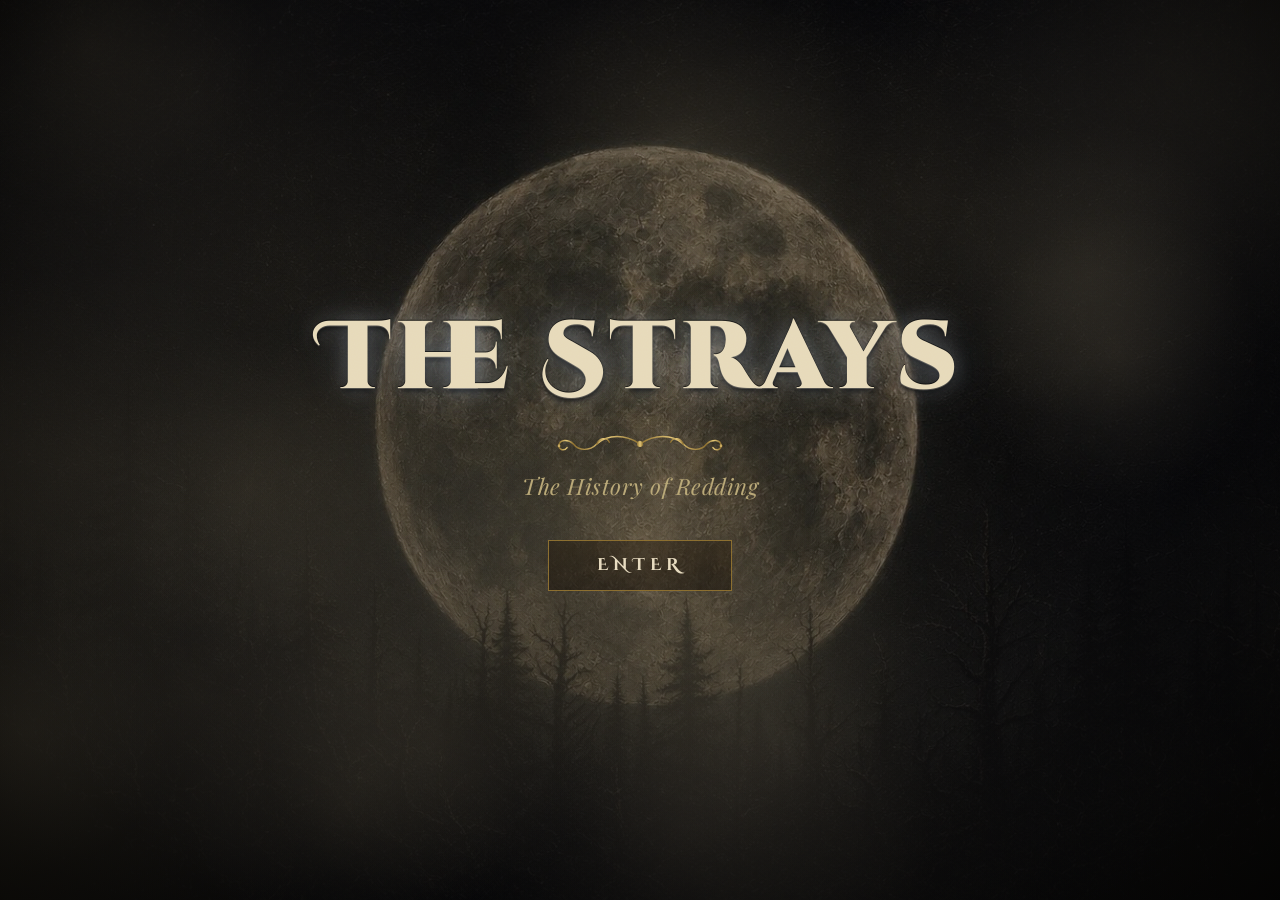
==== commit 72a4028a: "Full-page landscape backdrop, cover-opens-to-inside, mobile single page - Use the landscape moon-for" ====
--- a/index.html
+++ b/index.html
@@ -26,14 +26,6 @@
   <!-- Aged film grain for grit -->
   <div class="grain" aria-hidden="true"></div>
 
-  <!-- Victorian gilt border frame -->
-  <div class="frame" aria-hidden="true">
-    <span class="corner tl">&#10047;</span>
-    <span class="corner tr">&#10047;</span>
-    <span class="corner bl">&#10047;</span>
-    <span class="corner br">&#10047;</span>
-  </div>
-
   <!-- Enter gate -->
   <div id="gate" class="gate">
     <div class="gate-inner">
@@ -49,17 +41,9 @@
   <!-- The book -->
   <div class="stage" id="stage">
     <div class="book" id="book">
-      <!-- Left page of the spread (revealed when open) -->
+      <!-- Left page of the spread (leather inside cover, revealed when open) -->
       <div class="left-page">
-        <div class="page-sheet">
-          <div class="left-decor">
-            <div class="sigil">&#9790;</div>
-            <div class="left-lines">
-              <span></span><span></span><span></span><span></span>
-              <span></span><span></span><span></span><span></span>
-            </div>
-          </div>
-        </div>
+        <div class="page-sheet"></div>
       </div>
 
       <!-- Right page: the passage is revealed here -->
@@ -71,10 +55,6 @@
           </div>
         </div>
       </div>
-
-      <!-- Turning pages (flip away to reveal the right page) -->
-      <div class="page page-2"><div class="page-face front"></div><div class="page-face back"></div></div>
-      <div class="page page-1"><div class="page-face front"></div><div class="page-face back"></div></div>
 
       <!-- Front cover -->
       <div class="cover" id="cover">
--- a/styles.css
+++ b/styles.css
@@ -31,17 +31,9 @@
 /* ---------- Moon-over-forest backdrop ---------- */
 .night-sky {
   position: fixed; inset: 0; z-index: 1;
-  /* show the WHOLE image; its black border blends into the black letterbox */
-  background: #030204 url("assets/moonforest.jpg") center center / contain no-repeat;
-}
-/* gentle breathing glow so the moon feels alive */
-.night-sky::after {
-  content: ""; position: absolute; inset: 0;
-  background: radial-gradient(circle at 50% 40%, rgba(235,220,170,0.1) 0%, transparent 30%);
-  mix-blend-mode: screen;
-  animation: moon-breathe 8s ease-in-out infinite;
-}
-@keyframes moon-breathe { 0%,100% { opacity: 0.55; } 50% { opacity: 1; } }
+  /* landscape artwork fills the whole page */
+  background: #030204 url("assets/moonforest.jpg") center center / cover no-repeat;
+}
 
 /* ---------- Ambient overlays ---------- */
 .vignette {
@@ -64,26 +56,6 @@
   100% { transform: translate(4px, -3px); }
 }
 
-/* ---------- Victorian gilt border frame ---------- */
-.frame {
-  position: fixed; inset: 16px; pointer-events: none; z-index: 52;
-  border: 1px solid rgba(200,169,90,0.24);
-  box-shadow: inset 0 0 24px rgba(0,0,0,0.5);
-}
-.frame::before {
-  content: ""; position: absolute; inset: 5px;
-  border: 1px solid rgba(200,169,90,0.13);
-}
-.frame .corner {
-  position: absolute; font-size: 20px; line-height: 1;
-  color: rgba(210,178,96,0.55);
-  text-shadow: 0 0 8px rgba(200,169,90,0.4);
-}
-.frame .tl { top: -11px; left: -11px; }
-.frame .tr { top: -11px; right: -11px; }
-.frame .bl { bottom: -13px; left: -11px; }
-.frame .br { bottom: -13px; right: -11px; }
-@media (max-width: 600px) { .frame { inset: 9px; } .frame .corner { font-size: 15px; } }
 .dust {
   position: fixed; inset: 0; pointer-events: none; z-index: 6;
   background-image:
@@ -210,12 +182,29 @@
 @media (max-width: 900px) {
   .book.open { transform: translateX(50%) rotateX(6deg) scale(1.0); }
 }
-@media (max-width: 720px) {
-  .book { width: 66vw; height: 56vh; }
-  .book.open { transform: translateX(50%) rotateX(4deg) scale(0.92); }
-}
-
-.cover, .page, .left-page, .right-page {
+
+/* Mobile: open to the single text page only (the spread is too small) */
+@media (max-width: 760px) {
+  .book {
+    width: min(88vw, 460px);
+    height: min(80vh, 700px);
+    transform: rotateX(4deg) scale(0.88);
+  }
+  /* no sideways shift — the text page stays centered */
+  .book.open { transform: rotateX(2deg) scale(1); }
+  /* the leather left page is not shown on mobile */
+  .left-page { display: none; }
+  /* the cover swings open and fades, leaving just the text page */
+  .book.open .cover {
+    opacity: 0;
+    transition: transform 1.7s cubic-bezier(.4,.1,.2,1), opacity 0.6s ease 1.25s;
+  }
+  .page-content { padding: 9% 16% 9% 12%; }
+  .incantation { font-size: 0.98rem; line-height: 1.72; }
+  .whisper { font-size: 0.82rem; }
+}
+
+.cover, .left-page, .right-page {
   position: absolute; inset: 0;
   transform-style: preserve-3d;
 }
@@ -248,34 +237,20 @@
 }
 .right-page .page-sheet::before,
 .right-page .page-sheet::after { content: none; }
+/* Left page is hidden behind the flipped cover; keep it dark leather so no
+   bright sliver can peek through the gutter at the top/bottom */
+.left-page .page-sheet {
+  background: #0d0906 url("assets/bookspread.jpg") left center / 200% 100% no-repeat;
+}
+.left-page .page-sheet::before,
+.left-page .page-sheet::after { content: none; }
+.left-decor { display: none; }
 
 /* Left page */
-.left-page {
-  transform-origin: right center;
-  transform: translateX(-100%);
-  border-radius: 4px 1px 1px 4px;
-  overflow: hidden;
-  box-shadow: inset -22px 0 32px rgba(60,40,15,0.35);
-}
-.left-decor {
-  position: absolute; inset: 0;
-  display: flex; flex-direction: column; align-items: center; justify-content: center;
-  gap: 8%;
-}
-.sigil {
-  font-size: clamp(2.4rem, 9vw, 5rem);
-  color: rgba(120,95,40,0.6);
-  text-shadow: 0 0 14px rgba(200,169,90,0.35);
-  animation: sigil-pulse 6s ease-in-out infinite;
-}
-@keyframes sigil-pulse {
-  0%,100% { opacity: 0.6; transform: scale(1) rotate(0deg); }
-  50% { opacity: 0.9; transform: scale(1.05) rotate(-4deg); }
-}
-.left-lines { width: 62%; display: flex; flex-direction: column; gap: 10px; }
-.left-lines span { height: 2px; background: linear-gradient(90deg, rgba(70,50,20,0.4), rgba(70,50,20,0.05)); }
-.left-lines span:nth-child(4n) { width: 70%; }
-.left-lines span:nth-child(3n) { width: 88%; }
+/* The inside-cover leather is provided by the cover's back face when it
+   flips open, so this separate panel is not needed (and would otherwise
+   stick out to the left of the closed cover). */
+.left-page { display: none; }
 
 /* Right page (the passage) */
 .right-page {
@@ -322,29 +297,6 @@
 }
 .whisper.show { opacity: 0.9; }
 
-/* Turning pages */
-.page {
-  transform-origin: left center;
-  transform: rotateY(0deg);
-  border-radius: 1px 4px 4px 1px;
-  transition: transform 1.6s ease;
-  will-change: transform;
-}
-.page-face {
-  position: absolute; inset: 0;
-  border-radius: 1px 4px 4px 1px;
-  backface-visibility: hidden;
-  overflow: hidden;
-  background:
-    radial-gradient(ellipse at 12% 50%, rgba(0,0,0,0.2), transparent 55%),
-    linear-gradient(135deg, #e5d6b6 0%, #cbb98f 100%);
-  box-shadow: inset 16px 0 26px rgba(60,40,15,0.28);
-}
-.page-face.back { transform: rotateY(180deg); }
-.page-1 { z-index: 3; }
-.page-2 { z-index: 2; }
-.book.open .page-1 { transform: rotateY(-174deg); transition-delay: 0.55s; }
-.book.open .page-2 { transform: rotateY(-171deg); transition-delay: 0.4s; }
 
 /* Front cover */
 .cover {
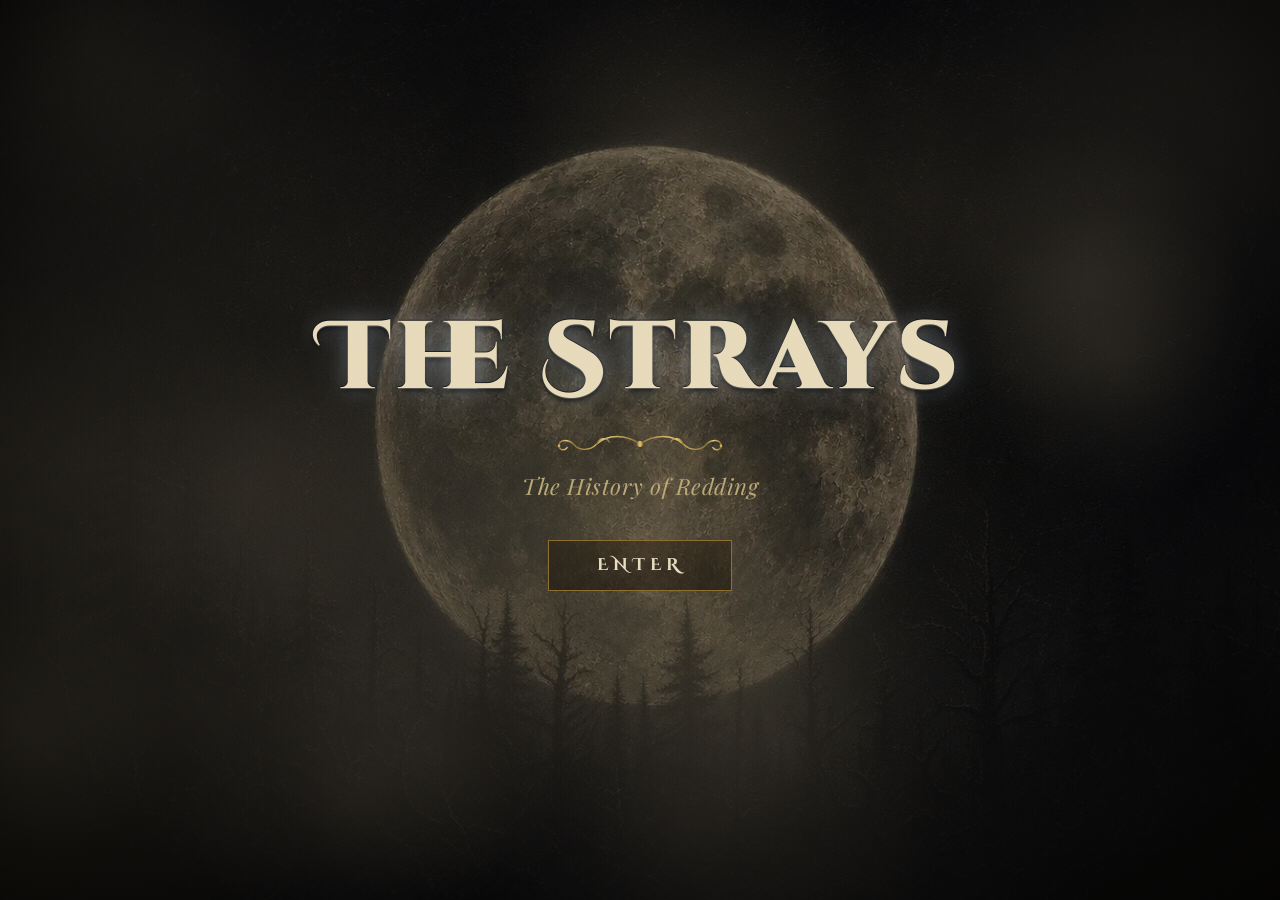
==== commit 301eac0e: "Add Begin button + story page, faster typing, bloody 'you' passage - Passage now types faster - New " ====
--- a/index.html
+++ b/index.html
@@ -52,6 +52,7 @@
           <div class="page-content">
             <p class="incantation" id="incantation"></p>
             <p class="whisper">&mdash; from the diaries of the pack</p>
+            <a class="begin-btn" id="beginBtn" href="story.html">Begin</a>
           </div>
         </div>
       </div>
--- a/styles.css
+++ b/styles.css
@@ -199,9 +199,9 @@
     opacity: 0;
     transition: transform 1.7s cubic-bezier(.4,.1,.2,1), opacity 0.6s ease 1.25s;
   }
-  .page-content { padding: 9% 16% 9% 12%; }
-  .incantation { font-size: 0.98rem; line-height: 1.72; }
-  .whisper { font-size: 0.82rem; }
+  .page-content { padding: 8% 13% 9% 11%; }
+  .incantation { font-size: 1.32rem; line-height: 1.55; }
+  .whisper { font-size: 0.95rem; }
 }
 
 .cover, .left-page, .right-page {
@@ -261,41 +261,110 @@
 }
 .page-content {
   position: absolute; inset: 0;
-  /* keep text on the clean parchment: wider right pad clears the page-block,
+  /* keep text on the clean parchment: right pad clears the page-block,
      left pad clears the spine/gutter */
-  padding: 12% 21% 12% 15%;
+  padding: 10% 18% 11% 13%;
   display: flex; flex-direction: column; justify-content: center;
-  color: #2c1c0a;
+  color: #170c02;
 }
 .incantation {
+  /* keep the stylized calligraphic touch, just bigger & higher-contrast */
   font-family: 'IM Fell English', 'Cormorant Garamond', serif;
-  font-size: clamp(0.78rem, 1.45vw, 1.05rem);
-  line-height: 1.82;
+  font-size: clamp(1.2rem, 2.2vw, 1.7rem);
+  line-height: 1.6;
   font-style: italic;
   min-height: 1em;
   white-space: pre-wrap;
   overflow-wrap: break-word;
-  text-shadow: 0 1px 0 rgba(255,248,225,0.4);
-}
-.incantation::after {
-  content: "❦";
-  margin-left: 2px;
-  animation: caret 1.1s steps(1) infinite;
-  color: var(--gold-deep);
-}
-.incantation.done::after { content: ""; }
-@keyframes caret { 50% { opacity: 0; } }
+  /* light halo lifts the ink off the busy parchment for legibility */
+  text-shadow:
+    0 0 3px rgba(250,244,224,0.65),
+    0 1px 1px rgba(255,250,235,0.5);
+}
+/* the bloody "you" — dark red, struck through with three blood-red lines */
+.incantation .blood {
+  display: inline-block;
+  position: relative;
+  color: #7c0a0a;
+  font-weight: 600;
+  padding-bottom: 0.7em;
+  text-shadow: 0 0 5px rgba(150,12,12,0.55), 0 1px 1px rgba(60,0,0,0.6);
+  background-image:
+    linear-gradient(#7a0808, #9a1212),
+    linear-gradient(#7a0808, #9a1212),
+    linear-gradient(#7a0808, #9a1212);
+  background-repeat: no-repeat;
+  background-size: 102% 2.5px, 98% 2.5px, 100% 2.5px;
+  background-position: 0 100%, 0 calc(100% - 6px), 0 calc(100% - 12px);
+}
+/* a small drip of blood from the underlines */
+.incantation .blood::after {
+  content: "";
+  position: absolute; left: 56%; bottom: -2px;
+  width: 3.5px; height: 9px;
+  background: linear-gradient(#8a0f0f, #5a0505);
+  border-radius: 45% 45% 50% 50% / 25% 25% 75% 75%;
+  box-shadow: 0 0 4px rgba(140,12,12,0.6);
+}
 .whisper {
-  margin-top: 2rem;
+  margin-top: 1.8rem;
   font-family: 'Playfair Display', serif;
   font-style: italic;
-  font-size: 0.9rem;
+  font-size: clamp(0.85rem, 1.3vw, 1.05rem);
   text-align: right;
-  color: #7a531f;
+  color: #5e3d12;
+  text-shadow: 0 0 3px rgba(250,244,224,0.6);
   opacity: 0;
   transition: opacity 2s ease;
 }
 .whisper.show { opacity: 0.9; }
+
+/* "Begin" — reads like the calligraphy, but is a clear clickable button */
+.begin-btn {
+  align-self: center;
+  margin-top: 1.9rem;
+  font-family: 'IM Fell English', 'Cormorant Garamond', serif;
+  font-style: italic;
+  font-size: clamp(1.35rem, 2.5vw, 1.95rem);
+  letter-spacing: 1px;
+  color: #170c02;
+  text-decoration: none;
+  cursor: pointer;
+  padding: 0.15em 0.7em 0.28em;
+  position: relative;
+  opacity: 0;
+  transform: translateY(6px);
+  transition: opacity 0.9s ease, transform 0.9s ease, color 0.3s ease, text-shadow 0.3s ease;
+  text-shadow: 0 0 3px rgba(250,244,224,0.7);
+}
+.begin-btn.show { opacity: 1; transform: translateY(0); }
+/* underline flourish that grows on hover to signal it's clickable */
+.begin-btn::after {
+  content: "";
+  position: absolute; left: 12%; right: 12%; bottom: 0.12em;
+  height: 1.5px;
+  background: currentColor;
+  opacity: 0.55;
+  transition: left 0.3s ease, right 0.3s ease, opacity 0.3s ease, background 0.3s ease;
+}
+/* small flanking marks reinforce that it's a control */
+.begin-btn::before {
+  content: "\2767";           /* rotated floral heart */
+  position: absolute; left: -1.1em; top: 50%;
+  transform: translateY(-50%);
+  font-size: 0.7em; color: var(--gold-deep);
+  opacity: 0; transition: opacity 0.3s ease;
+}
+.begin-btn:hover, .begin-btn:focus-visible {
+  color: #5a0d0d;
+  text-shadow: 0 0 10px rgba(150,60,30,0.35), 0 0 3px rgba(250,244,224,0.7);
+  outline: none;
+}
+.begin-btn:hover::after, .begin-btn:focus-visible::after {
+  left: 0; right: 0; opacity: 0.9;
+  background: #7a2a12;
+}
+.begin-btn:hover::before, .begin-btn:focus-visible::before { opacity: 0.8; }
 
 
 /* Front cover */
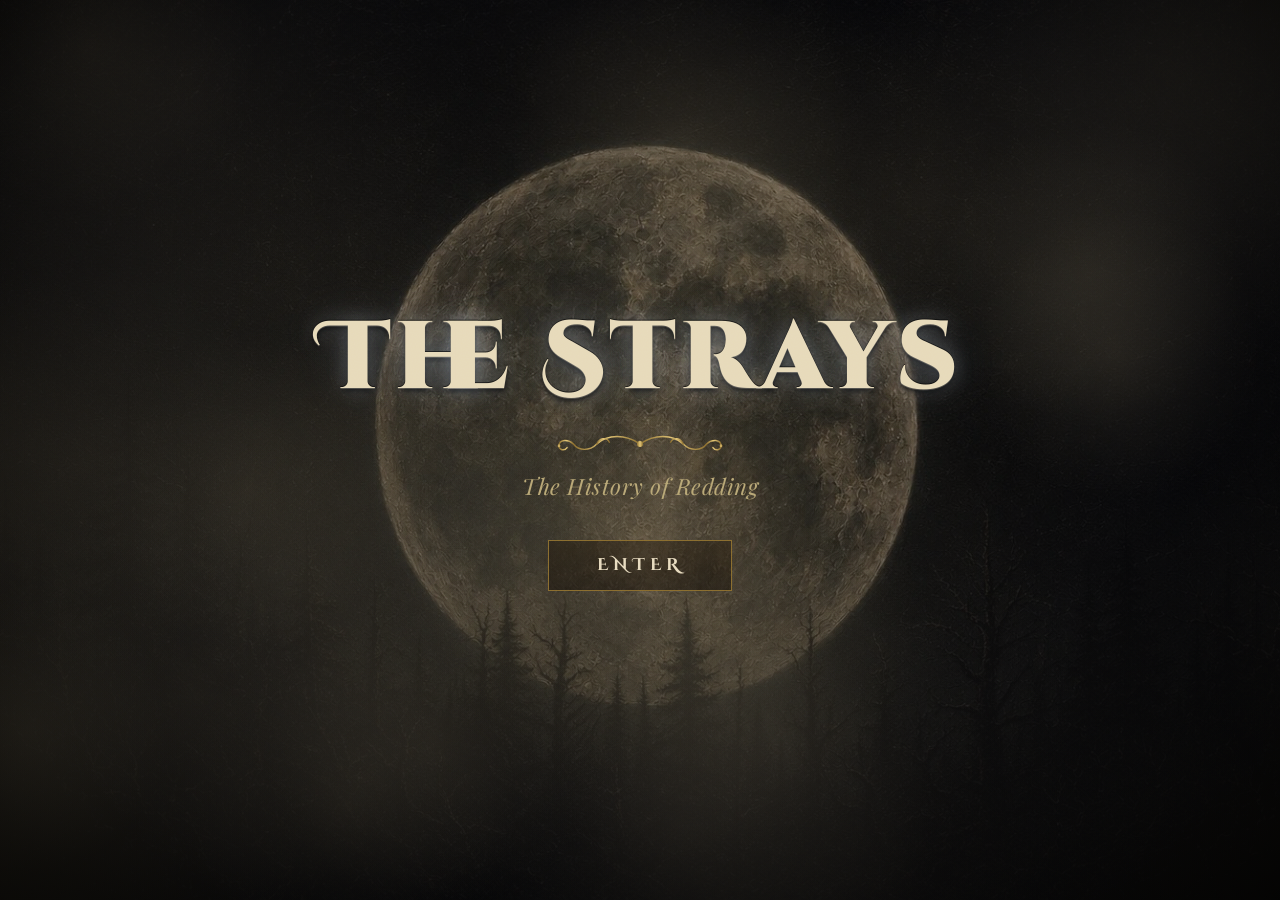
==== commit 3e2cd753: "Remove the 'from the diaries of the pack' attribution line Co-Authored-By: Claude Opus 4.8 <noreply@" ====
--- a/index.html
+++ b/index.html
@@ -51,7 +51,6 @@
         <div class="page-sheet">
           <div class="page-content">
             <p class="incantation" id="incantation"></p>
-            <p class="whisper">&mdash; from the diaries of the pack</p>
             <a class="begin-btn" id="beginBtn" href="story.html">Begin</a>
           </div>
         </div>
